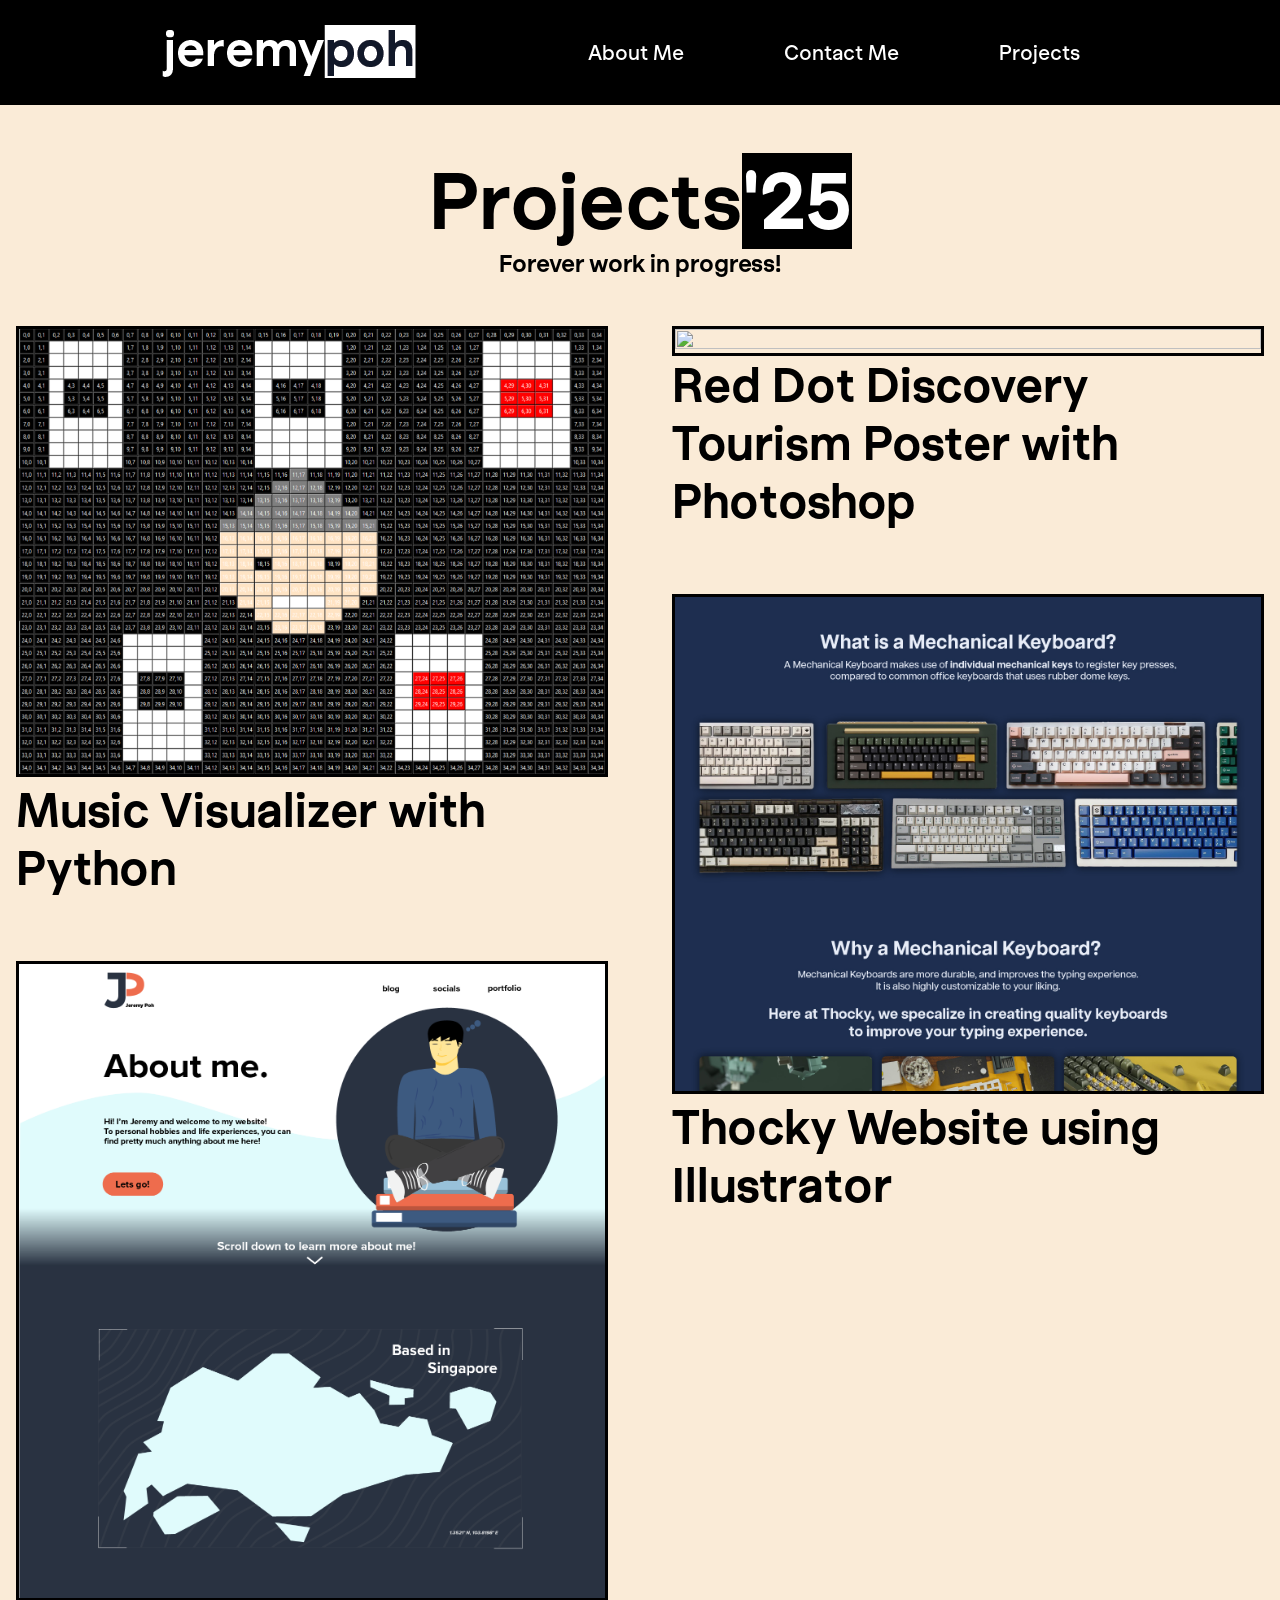
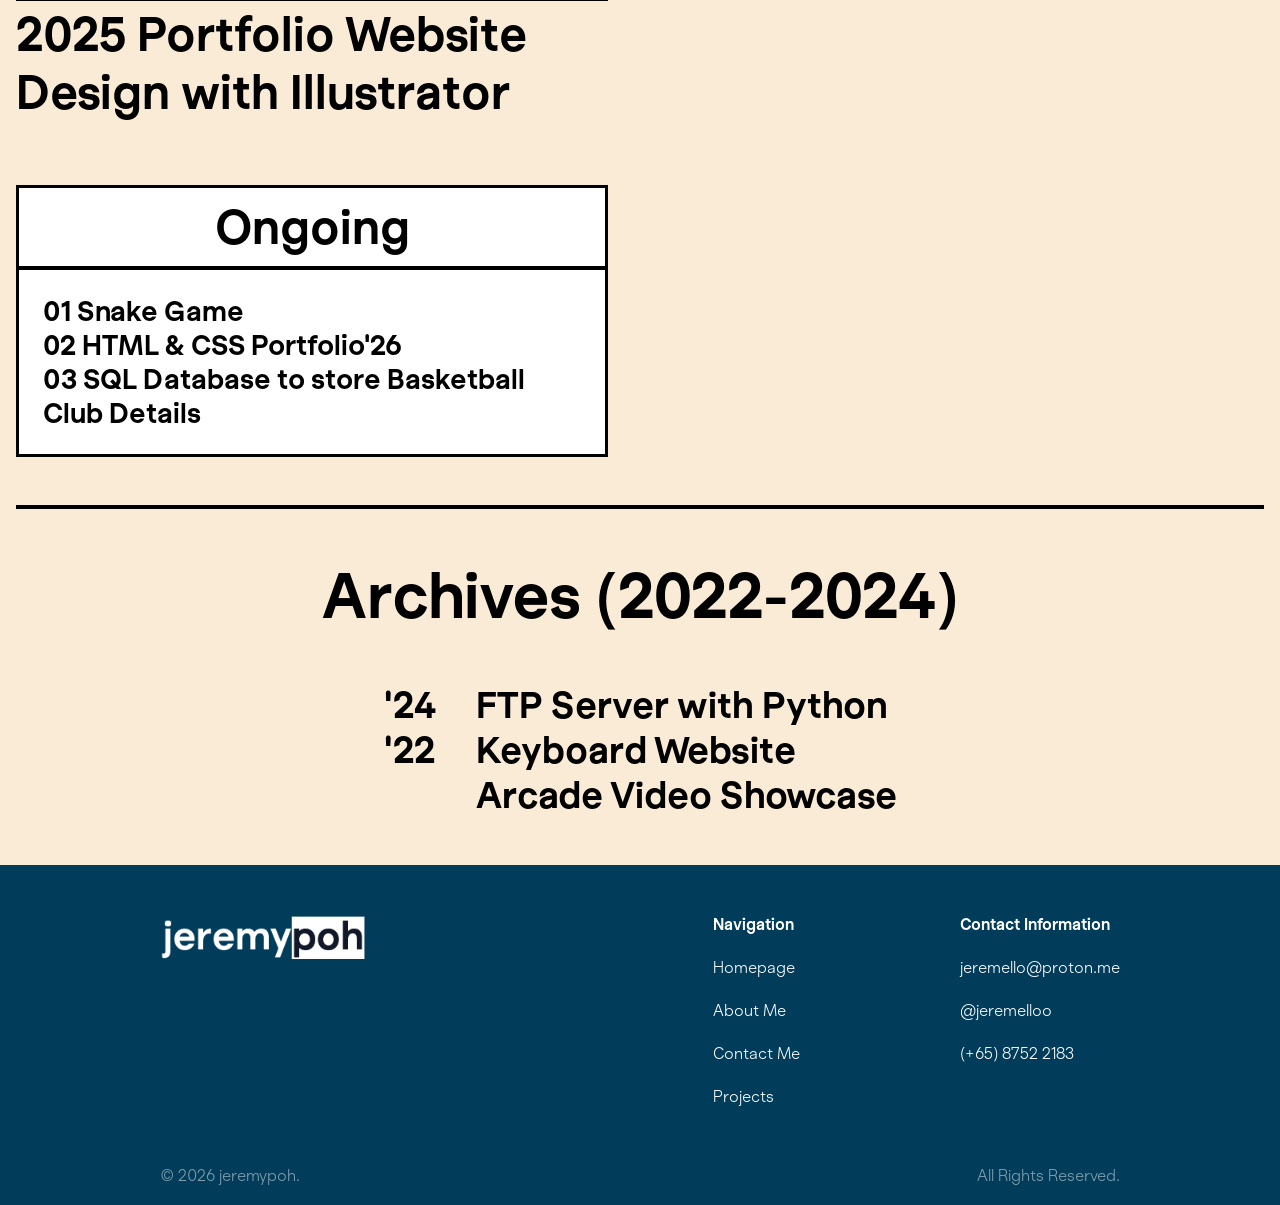
==== projects.html @ 13830562 "Add files via upload" ====
<!DOCTYPE html>
<html lang="en">
<head>
    <meta charset="UTF-8">
    <meta name="viewport" content="width=device-width, initial-scale=1.0">
    <title>jeremypoh - Projects</title>
    <link rel="stylesheet" href="resources/css/projects.css">
</head>

<body>
    <nav>
        <a href="index.html" class="nav-logo">
            <img src="resources/images/logo/darklogo.png" alt="jeremypoh Logo">
        </a>
        
        <ul class="nav-links">
            <li><a href="about.html">About Me</a></li>
            <li><a href="contact.html">Contact Me</a></li>
            <li><a href="projects.html">Projects</a></li>
        </ul>
    </nav>

    <main>
        <section class = "header">
            <h1>Projects<p>'25</p></h1>
            <h3>Forever work in progress!</h3>
        </section>
        

        <section class="projects-grid">

            <div class = "project-col">
                <div class="project project1">
                    <div class = "project-image">
                        <img src="resources/images/projects/project1.png" alt="">
                    </div>
                    <h2>Music Visualizer with Python</h2>
                </div>

                <div class="project project3">
                    <div class = "project-image">
                        <img src="resources/images/projects/project3.png" alt="">
                    </div>
                    <h2>2025 Portfolio Website Design with Illustrator</h2>
                </div>

                
                <div class="project ongoing">
                    <h1>Ongoing</h1>
                    <hr>
                    <div class = "projects">
                        <h3>01 Snake Game</h3>
                        <h3>02 HTML & CSS Portfolio'26</h3>
                        <h3>03 SQL Database to store Basketball Club Details</h3>
                    </div>
                </div>
            </div>

            <div class = "project-col">
                <div class="project project2">
                    <div class = "project-image">
                        <img src="resources/images/projects/project2.jpg" alt="">
                    </div>
                    <h2>Red Dot Discovery Tourism Poster with Photoshop</h2>
                </div>

                <div class="project project4">
                    <div class = "project-image">
                        <img src="resources/images/projects/project4.jpg" alt="">
                    </div>
                    <h2>Thocky Website using Illustrator</h2>
                </div>
            </div>
        </section>
        
        <section class = "archives">
            <hr>
            <div class = "header">
                <h1>Archives (2022-2024)</h1>
            </div>
            <div class = "past-projects">
                <div class = "year">
                    <h3>'24</h3>
                    <h3>'22</h3>
                </div>
                <div class = "projects">
                    <h3>FTP Server with Python</h3>
                    <h3>Keyboard Website</h3>
                    <h3>Arcade Video Showcase</h3>
                </div>
            </div>
        </section>
    </main>
    

        <footer>
        <div class="footer-content">
            <div class="footer-left">
                <a href="index.html">
                    <img src="resources/images/logo/darklogo.png" alt="jeremypoh Logo">
                </a>
            </div>

            <div class="footer-right">
                <ul>
                    <h4>Navigation</h4>
                    <li><a href="index.html">Homepage</a></li>
                    <li><a href="about.html">About Me</a></li>
                    <li><a href="contact.html">Contact Me</a></li>
                    <li><a href="projects.html">Projects</a></li>
                </ul>

                <ul>
                    <h4>Contact Information</h4>
                    <li>jeremello@proton.me</li>
                    <li>@jeremelloo</li>
                    <li>(+65) 8752 2183</li>
                </ul>
            </div>
        </div>

        <div class="copyright">
            <p>© 2026 jeremypoh.</p>
            <p>All Rights Reserved.</p>
        </div>
    </footer>
</body>
</html>
---- resources/css/projects.css ----
/* setup */
*{  margin:0px;
    padding:0px;
    box-sizing: border-box;
}

/* fonts (svatopluk)*/
@font-face{
    font-family: "svatopluk";
    src: url("../fonts/Svatopluk-Light.otf");
    font-weight: 300;
}
@font-face{
    font-family: "svatopluk";
    src: url("../fonts/Svatopluk-Regular.otf");
    font-weight: 400;
}
@font-face{
    font-family: "svatopluk";
    src: url("../fonts/Svatopluk-Medium.otf");
    font-weight: 500;
}
@font-face{
    font-family: "svatopluk";
    src: url("../fonts/Svatopluk-SemiBold.otf");
    font-weight: 600;
}
@font-face{
    font-family: "svatopluk";
    src: url("../fonts/Svatopluk-Bold.otf");
    font-weight: 700;
}
@font-face{ /*black*/
    font-family: "svatopluk";
    src: url("../fonts/Svatopluk-Black.otf");
    font-weight: 900;
}

main {
    max-width: 1650px;
    margin: 0 auto;
    padding: 0 16px;
}

body{
    background-color: antiquewhite;
    font-family: "svatopluk", sans-serif;
} 

nav{
    background-color: black;
    display: flex;
    justify-content: space-between;
    align-items: center;
    padding: 0 10em 0 10em;
}
nav .nav-logo ul{
    margin: 0;
    padding: 0;
}
nav .nav-links{
    display: flex;
    list-style: none;
    font-size: 1.3em;
    gap: 20px;
}
nav ul li a{
    display: block;
    font-weight: 600;
    color: white;
    padding: 40px 40px;
    text-decoration: none;
}
nav ul li a:hover{
    color: black;
    background-color: white;
}
nav img {
    width: 100%;
}


.header{
    display: grid;
    margin: 3em 0 3em 0; 
    justify-content: center;
}
.header h1{
    display: flex;
    justify-content: center;
    font-size: 5em;
    font-weight: 700;
}
.header h1 p{
    color: white;
    background-color: black;
}
.header h3{
    display: flex;
    justify-content: center;
    font-size: 1.5em;
}

.projects-grid {
  display: grid;
  grid-template-columns: 1fr 1fr;
  gap: 4em;
}

.project-col {
    display: flex;
    flex-direction: column;
    gap: 4em;
}

.project{
    box-sizing: border-box;
}

.project-image{
    width: 100%;
    overflow: hidden;
    
}

.project-image img{
    border: 3px solid black;
    width: 100%;
    height: 100%;
    object-fit: cover;
}
.project h2{
    font-size: 3em;
}
.project3 img{
    height: 640px;
    object-position: top;
}

.project4 img{
    height: 500px;
    object-position: 0 23%;
}

.ongoing{
    border: 3px solid black;
    justify-content: center;
    background: white;
}
.ongoing h1{
    display: flex;
    justify-content: center;
    font-size: 3em;
    padding: 10px 0 10px 0;
}
.ongoing .projects{
    padding: 1em;
    display: grid;
    justify-content: center;
    font-size: 1.5em;
}

.ongoing hr{
    border: 2px solid black;
}

.archives{
    margin-bottom: 3em;
}
.archives hr{
    border: 2px solid black;
    margin: 3em 0 3em 0;
}
.archives .header h1{
    justify-content: center;
    font-size: 4em;
}

.archives .past-projects{
    display: flex;
    justify-content: center;
    gap: 40px;
    font-size: 2em;
}

footer {
    background-color: #013D5A;
    color: white;
    padding: 50px 160px 20px 160px; 
}

.footer-content {
    display: flex;
    justify-content: space-between;
    align-items: flex-start;
    margin-bottom: 40px; 
}

.footer-left img {
    width: 80%;
    height: auto;
}

.footer-right {
    display: flex;
    gap: 10em;
}

footer ul {
    list-style-type: none;
    margin: 0;
}

.copyright {
    display: flex;
    justify-content: space-between;
    text-align: center;
    opacity: 0.5;
    font-size: 1em;
    padding-top: 20px;
}
footer ul li {
    margin-top: 1.5em;
}
footer ul li a {
    text-decoration: none;
    color: white;
}
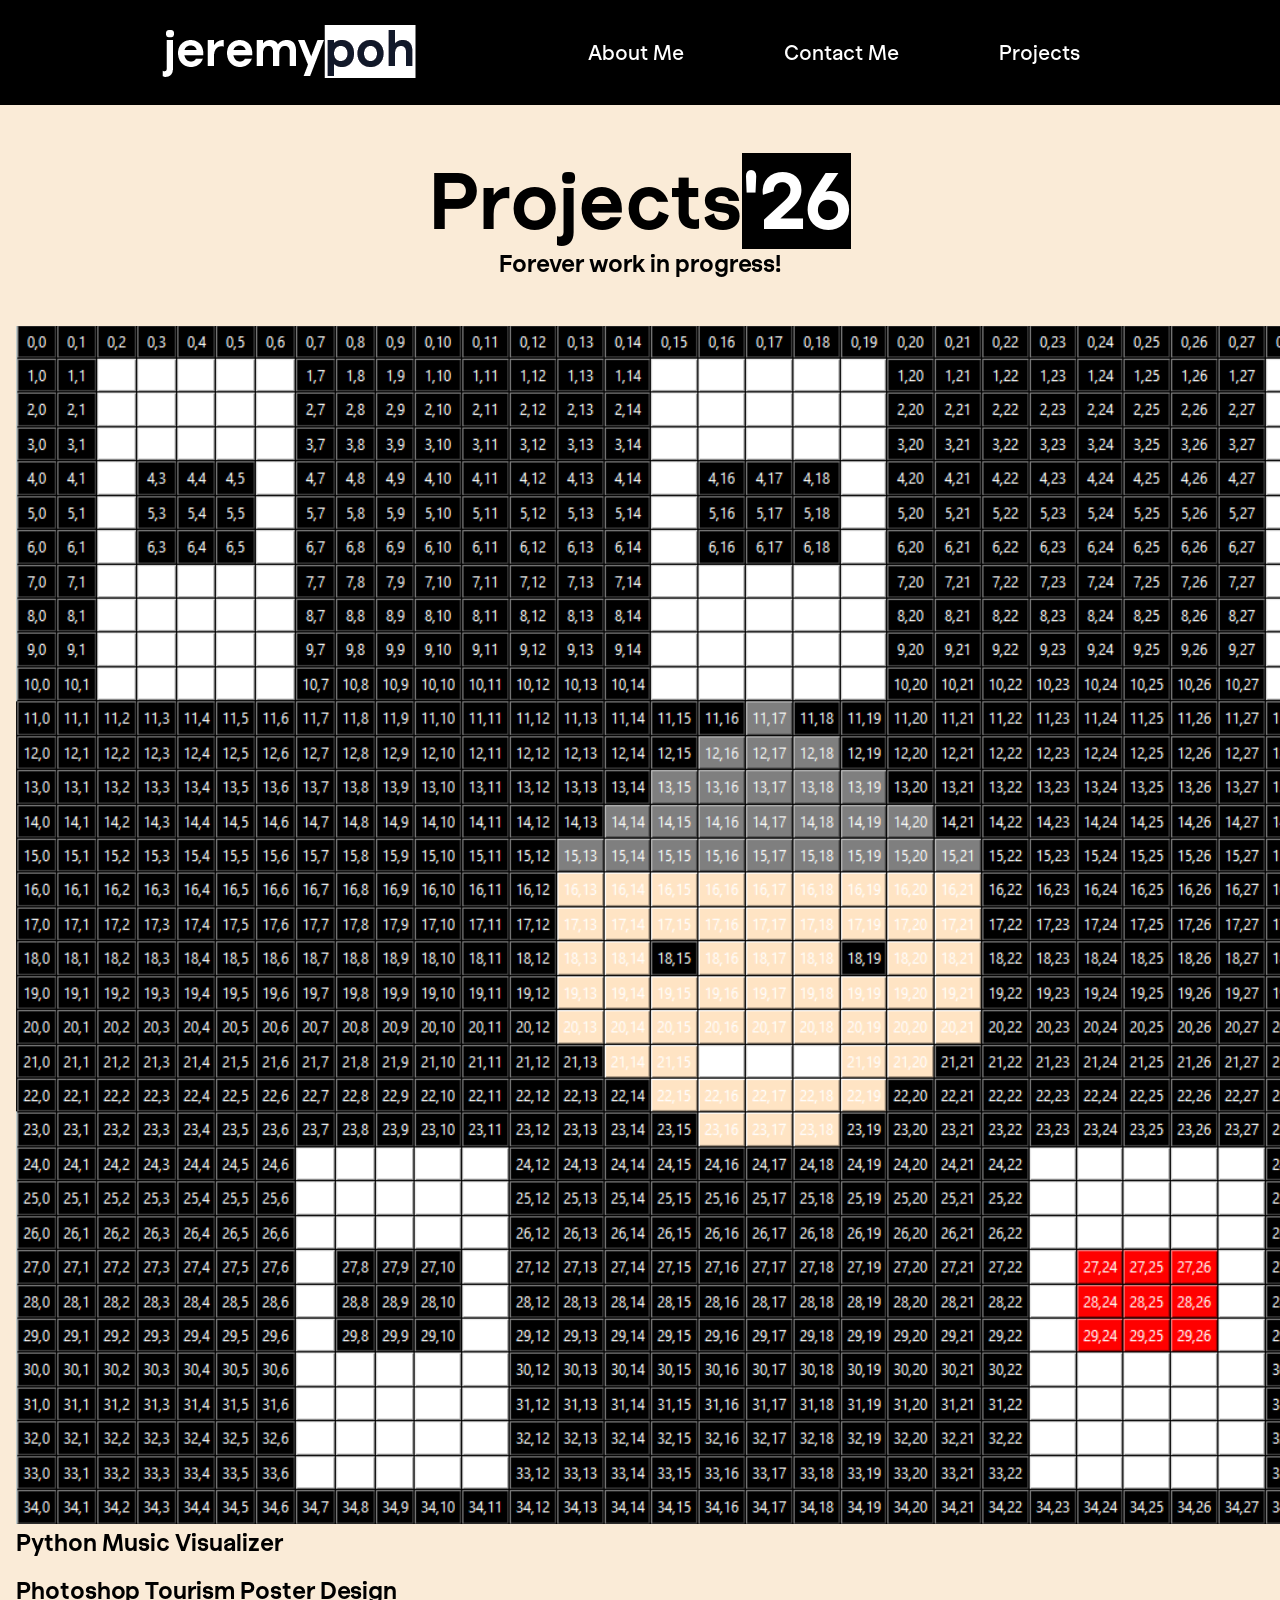
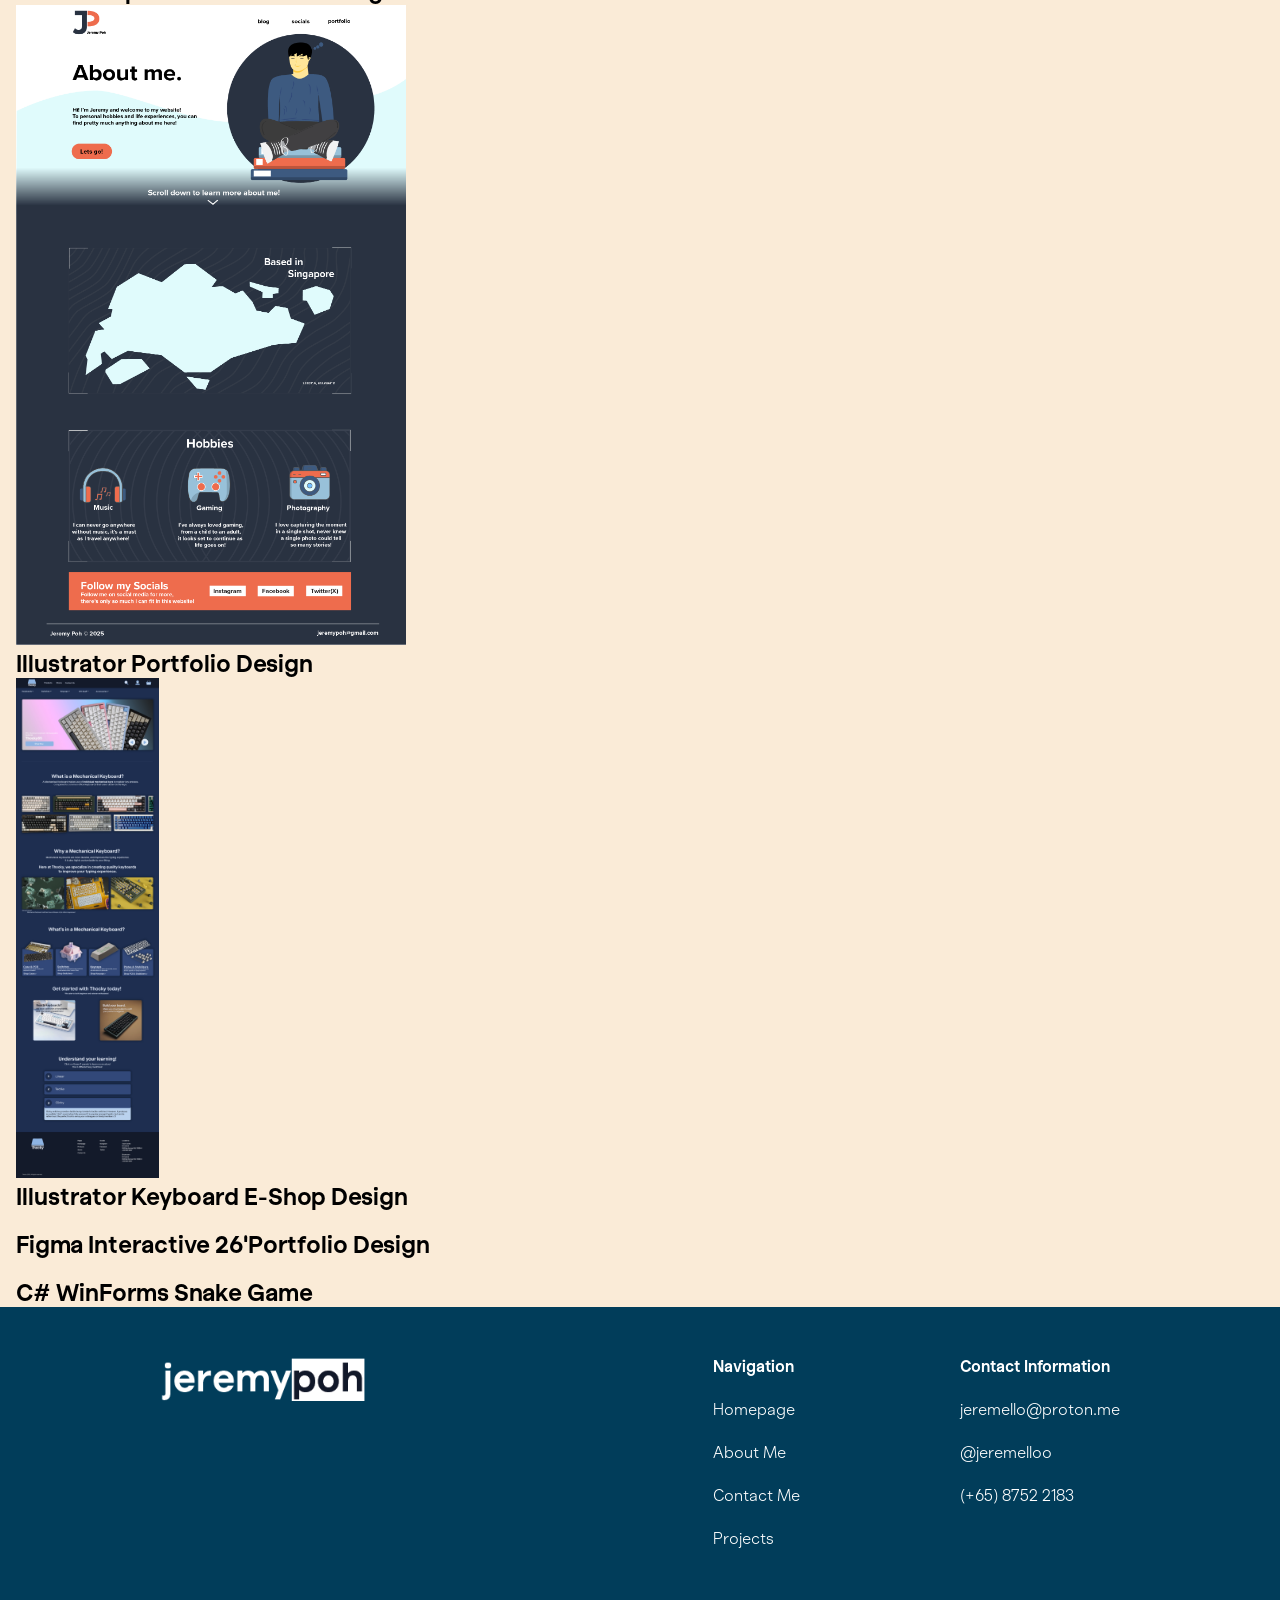
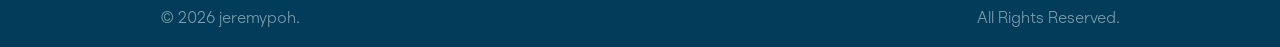
==== commit ad546705: "Revise projects section and add new entries Updated project descriptions and added new projects." ====
--- a/projects.html
+++ b/projects.html
@@ -22,72 +22,40 @@
 
     <main>
         <section class = "header">
-            <h1>Projects<p>'25</p></h1>
+            <h1>Projects<p>'26</p></h1>
             <h3>Forever work in progress!</h3>
         </section>
         
 
-        <section class="projects-grid">
-
-            <div class = "project-col">
-                <div class="project project1">
-                    <div class = "project-image">
-                        <img src="resources/images/projects/project1.png" alt="">
-                    </div>
-                    <h2>Music Visualizer with Python</h2>
-                </div>
-
-                <div class="project project3">
-                    <div class = "project-image">
-                        <img src="resources/images/projects/project3.png" alt="">
-                    </div>
-                    <h2>2025 Portfolio Website Design with Illustrator</h2>
-                </div>
-
-                
-                <div class="project ongoing">
-                    <h1>Ongoing</h1>
-                    <hr>
-                    <div class = "projects">
-                        <h3>01 Snake Game</h3>
-                        <h3>02 HTML & CSS Portfolio'26</h3>
-                        <h3>03 SQL Database to store Basketball Club Details</h3>
-                    </div>
-                </div>
+        <section class="projects">
+            <div class = "project-grid project1">
+                <img src="resources/images/projects/project1.png" alt="">
+                <h1>Python Music Visualizer</h1>
             </div>
 
-            <div class = "project-col">
-                <div class="project project2">
-                    <div class = "project-image">
-                        <img src="resources/images/projects/project2.jpg" alt="">
-                    </div>
-                    <h2>Red Dot Discovery Tourism Poster with Photoshop</h2>
-                </div>
+            <div class = "project-grid project2">
+                <img src="resources/images/projects/project2.jpg" alt="">
+                <h1>Photoshop Tourism Poster Design</h1>
+            </div>
 
-                <div class="project project4">
-                    <div class = "project-image">
-                        <img src="resources/images/projects/project4.jpg" alt="">
-                    </div>
-                    <h2>Thocky Website using Illustrator</h2>
-                </div>
+            <div class = "project-grid project3">
+                <img src="resources/images/projects/project3.png" alt="">
+                <h1>Illustrator Portfolio Design</h1>
             </div>
-        </section>
-        
-        <section class = "archives">
-            <hr>
-            <div class = "header">
-                <h1>Archives (2022-2024)</h1>
+
+            <div class = "project-grid project4">
+                <img src="resources/images/projects/project4.jpg" alt="">
+                <h1>Illustrator Keyboard E-Shop Design</h1>
             </div>
-            <div class = "past-projects">
-                <div class = "year">
-                    <h3>'24</h3>
-                    <h3>'22</h3>
-                </div>
-                <div class = "projects">
-                    <h3>FTP Server with Python</h3>
-                    <h3>Keyboard Website</h3>
-                    <h3>Arcade Video Showcase</h3>
-                </div>
+
+            <div class = "project-grid project5">
+                <img src="resources/images/projects/project5.png" alt="">
+                <h1>Figma Interactive 26'Portfolio Design</h1>
+            </div>
+
+            <div class = "project-grid project6">
+                <img src="resources/images/projects/project6.png" alt="">
+                <h1>C# WinForms Snake Game</h1>
             </div>
         </section>
     </main>
@@ -125,4 +93,4 @@
         </div>
     </footer>
 </body>
-</html>+</html>
